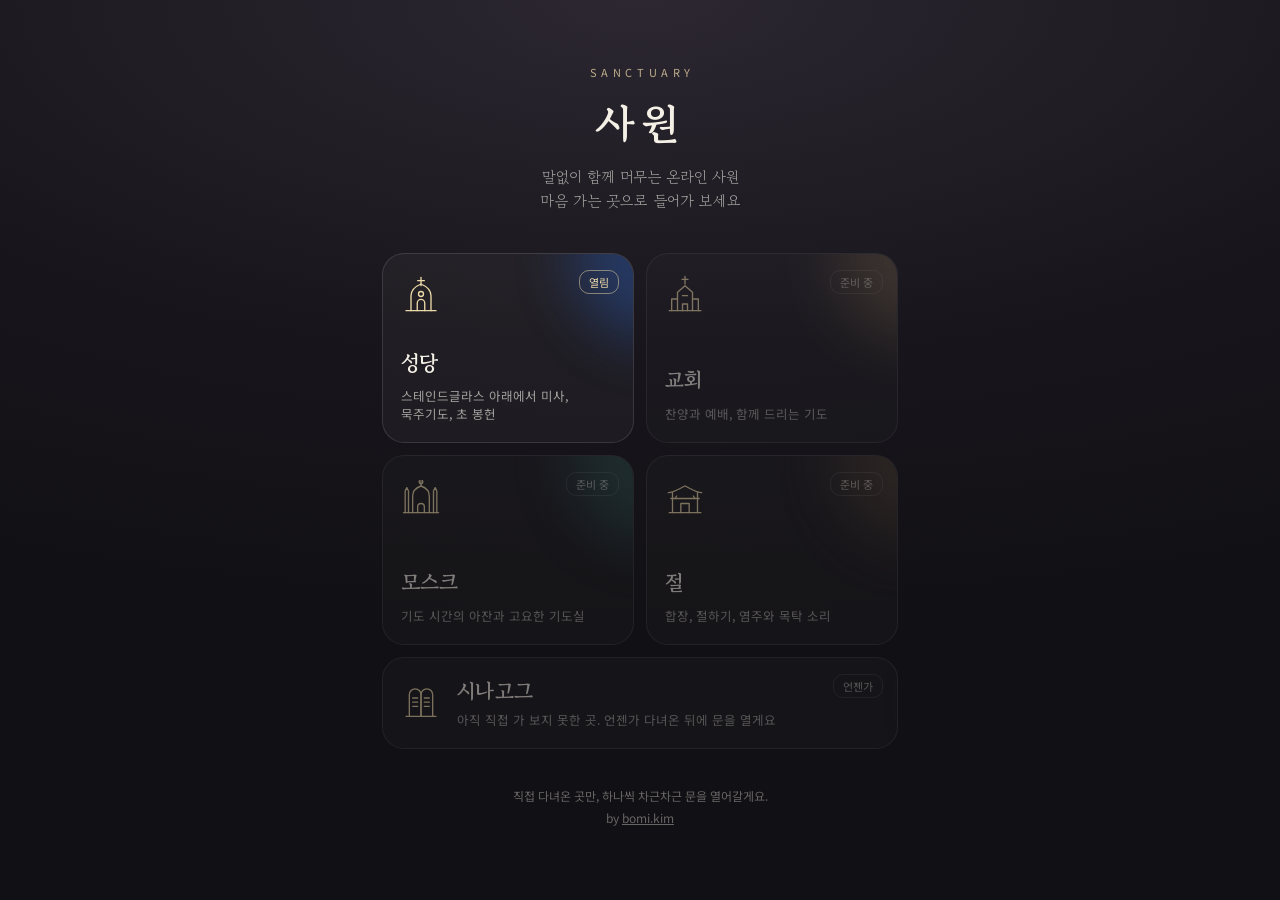
==== index.html @ 0991037d "사원 선택 화면과 성당 첫 버전 Co-Authored-By: Claude Opus 5.5 <noreply@anthropic.com> Claude-Session: https://cl" ====
<!DOCTYPE html>
<html lang="ko">
<head>
<meta charset="utf-8">
<meta name="viewport" content="width=device-width, initial-scale=1, viewport-fit=cover">
<title>사원 · Sanctuary — 온라인 사원</title>
<meta name="description" content="말없이 함께 머무는 온라인 사원. 성당, 교회, 모스크, 절 중 마음 가는 곳으로.">
<meta name="theme-color" content="#17151b">
<link rel="preconnect" href="https://fonts.googleapis.com">
<link rel="preconnect" href="https://fonts.gstatic.com" crossorigin>
<link href="https://fonts.googleapis.com/css2?family=Gowun+Batang:wght@400;700&family=Noto+Sans+KR:wght@400;500;700&display=swap" rel="stylesheet">
<style>
:root{--gold:#ecd9a8;--text:#f5f0e6;--sub:rgba(245,240,230,.62);--line:rgba(255,255,255,.12)}
*{box-sizing:border-box;-webkit-tap-highlight-color:transparent}
html,body{margin:0;min-height:100%;color:var(--text);font-family:'Noto Sans KR',system-ui,sans-serif;
  background:radial-gradient(120% 70% at 50% 0%,#2c2731 0%,#18161c 55%,#111014 100%) fixed}
main{max-width:560px;margin:0 auto;padding:calc(env(safe-area-inset-top) + 64px) 22px calc(env(safe-area-inset-bottom) + 40px)}
header{text-align:center;margin-bottom:40px}
.en{font-size:11px;letter-spacing:.42em;color:var(--gold);opacity:.75;margin:0 0 12px .42em}
h1{margin:0;font-family:'Gowun Batang',serif;font-size:42px;letter-spacing:.14em;font-weight:700}
.sub{margin-top:12px;font-family:'Gowun Batang',serif;color:var(--sub);font-size:15px;line-height:1.6}
.grid{display:grid;grid-template-columns:1fr 1fr;gap:12px}
.card{position:relative;display:flex;flex-direction:column;align-items:flex-start;gap:10px;padding:20px 18px 18px;border-radius:22px;border:1px solid var(--line);
  background:rgba(255,255,255,.035);color:inherit;text-decoration:none;min-height:190px;overflow:hidden;transition:transform .25s,border-color .25s,background .25s}
.card svg{width:40px;height:40px;color:var(--gold)}
.card b{font-family:'Gowun Batang',serif;font-size:21px;font-weight:700;margin-top:auto}
.card small{font-size:12.5px;color:var(--sub);line-height:1.5;word-break:keep-all}
.card .glow{position:absolute;inset:-40% -40% auto auto;width:160px;height:160px;border-radius:50%;filter:blur(30px);opacity:.35}
a.card:hover,a.card:active{transform:translateY(-2px);border-color:rgba(236,217,168,.45);background:rgba(255,255,255,.06)}
.card.soon{opacity:.48;cursor:default}
.card.wide{grid-column:1/-1;flex-direction:row;align-items:center;gap:16px;min-height:0;padding:18px}
.card.wide b{margin:0}.card.wide svg{flex:0 0 auto}
.card .tag{position:absolute;top:16px;right:14px;font-size:11px;padding:3px 9px;border-radius:10px;border:1px solid var(--line);color:var(--sub)}
.card.open .tag{border-color:rgba(236,217,168,.5);color:var(--gold)}
footer{margin-top:36px;text-align:center;font-size:12px;color:rgba(245,240,230,.38);line-height:1.8}
footer a{color:inherit}
</style>
</head>
<body>
<main>
  <header>
    <div class="en">SANCTUARY</div>
    <h1>사원</h1>
    <div class="sub">말없이 함께 머무는 온라인 사원<br>마음 가는 곳으로 들어가 보세요</div>
  </header>
  <div class="grid">
    <a class="card open" href="cathedral/">
      <span class="glow" style="background:#2a64d0"></span><span class="tag">열림</span>
      <svg viewBox="0 0 48 48" fill="none" stroke="currentColor" stroke-width="1.6" stroke-linecap="round" stroke-linejoin="round"><path d="M24 4v10M20 8h8"/><path d="M12 44V26c0-7 5-11 12-14 7 3 12 7 12 14v18"/><path d="M6 44h36"/><path d="M19.5 44V35a4.5 4.5 0 0 1 9 0v9"/><circle cx="24" cy="24" r="3"/></svg>
      <b>성당</b><small>스테인드글라스 아래에서 미사, 묵주기도, 초 봉헌</small>
    </a>
    <div class="card soon">
      <span class="glow" style="background:#c9a36a"></span><span class="tag">준비 중</span>
      <svg viewBox="0 0 48 48" fill="none" stroke="currentColor" stroke-width="1.6" stroke-linecap="round" stroke-linejoin="round"><path d="M24 3v9M20.5 6.5h7"/><path d="M15 44V22l9-8 9 8v22"/><path d="M8 44V30h7M40 44V30h-7"/><path d="M5 44h38"/><path d="M21 44v-8h6v8"/><path d="M21 26h6"/></svg>
      <b>교회</b><small>찬양과 예배, 함께 드리는 기도</small>
    </div>
    <div class="card soon">
      <span class="glow" style="background:#3f9a86"></span><span class="tag">준비 중</span>
      <svg viewBox="0 0 48 48" fill="none" stroke="currentColor" stroke-width="1.6" stroke-linecap="round" stroke-linejoin="round"><path d="M14 44V24c0-6 4.5-10 10-12 5.5 2 10 6 10 12v20"/><path d="M24 12V6"/><path d="M22.5 5.5a2.2 2.2 0 1 0 3 0"/><path d="M5 44V18M5 18l2-4 2 4M9 44V18M39 44V18l2-4 2 4v26"/><path d="M3 44h42"/><path d="M20 44v-7a4 4 0 0 1 8 0v7"/></svg>
      <b>모스크</b><small>기도 시간의 아잔과 고요한 기도실</small>
    </div>
    <div class="card soon">
      <span class="glow" style="background:#8a6b4a"></span><span class="tag">준비 중</span>
      <svg viewBox="0 0 48 48" fill="none" stroke="currentColor" stroke-width="1.6" stroke-linecap="round" stroke-linejoin="round"><path d="M4 20c6 0 10-3 20-8 10 5 14 8 20 8"/><path d="M9 20v24M39 20v24"/><path d="M7 27h34"/><path d="M5 44h38"/><path d="M19 44V33h10v11"/><path d="M14 24l-2 3M34 24l2 3"/></svg>
      <b>절</b><small>합장, 절하기, 염주와 목탁 소리</small>
    </div>
    <div class="card soon wide">
      <span class="glow" style="background:#5d7fb8"></span><span class="tag">언젠가</span>
      <svg viewBox="0 0 48 48" fill="none" stroke="currentColor" stroke-width="1.6" stroke-linecap="round" stroke-linejoin="round"><path d="M10 40V14a7 7 0 0 1 14 0v26"/><path d="M24 40V14a7 7 0 0 1 14 0v26"/><path d="M6 40h36"/><path d="M14 18h6M14 23h6M14 28h6M28 18h6M28 23h6M28 28h6"/></svg>
      <div><b>시나고그</b><br><small>아직 직접 가 보지 못한 곳. 언젠가 다녀온 뒤에 문을 열게요</small></div>
    </div>
  </div>
  <footer>직접 다녀온 곳만, 하나씩 차근차근 문을 열어갈게요.<br>by <a href="https://bomi.kim">bomi.kim</a></footer>
</main>
</body>
</html>
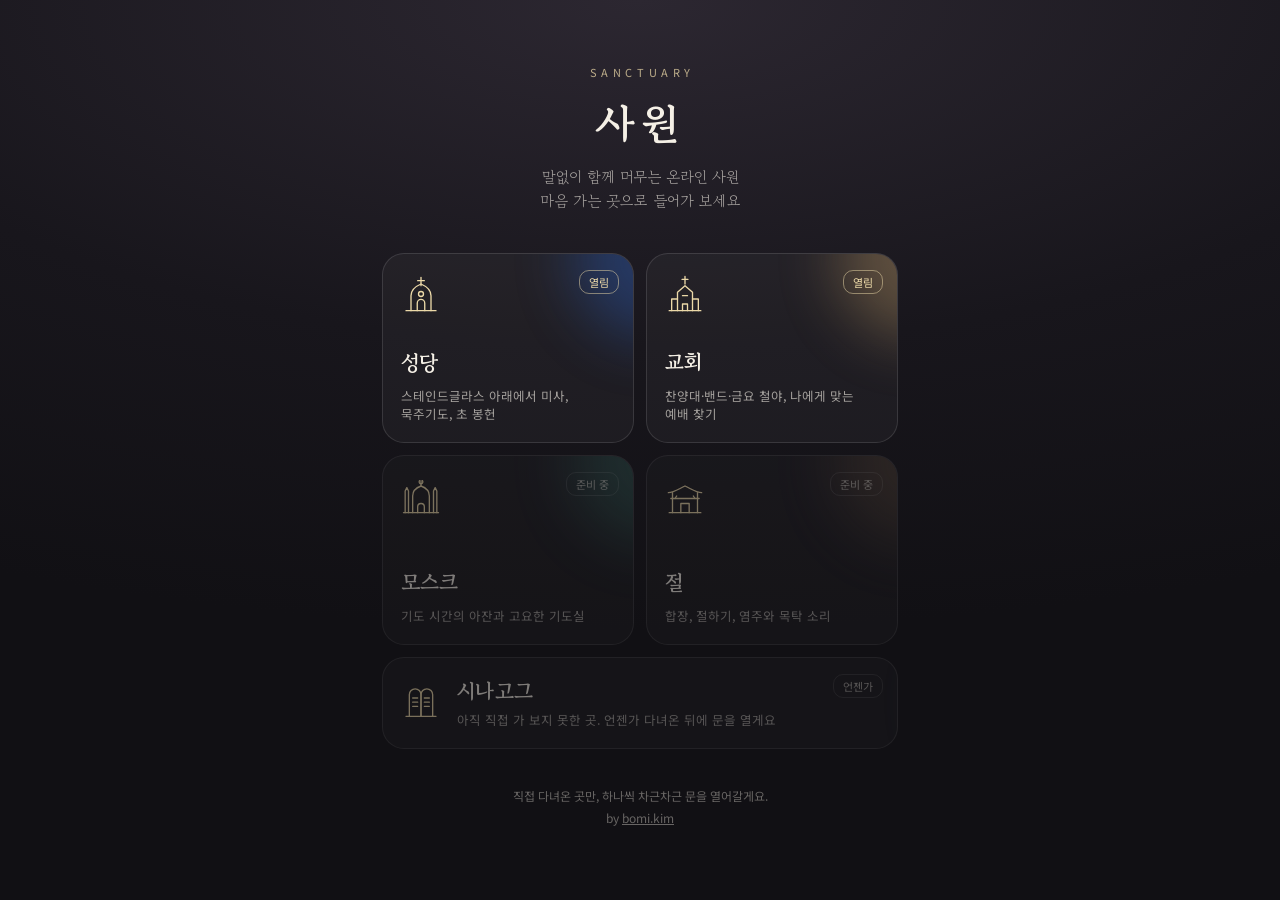
==== commit 096f5a64: "교회 추가: 찬양대·청년·금요 철야 예배, 성찬식, 헌금 ATM, 주보, 새가족, 통성기도, 성경 퀴즈 공통 엔진: 앉아서 기도, 손 들기, 박수, 춤, 말풍선, 사원별 음악, 긴" ====
--- a/index.html
+++ b/index.html
@@ -49,11 +49,11 @@
       <svg viewBox="0 0 48 48" fill="none" stroke="currentColor" stroke-width="1.6" stroke-linecap="round" stroke-linejoin="round"><path d="M24 4v10M20 8h8"/><path d="M12 44V26c0-7 5-11 12-14 7 3 12 7 12 14v18"/><path d="M6 44h36"/><path d="M19.5 44V35a4.5 4.5 0 0 1 9 0v9"/><circle cx="24" cy="24" r="3"/></svg>
       <b>성당</b><small>스테인드글라스 아래에서 미사, 묵주기도, 초 봉헌</small>
     </a>
-    <div class="card soon">
-      <span class="glow" style="background:#c9a36a"></span><span class="tag">준비 중</span>
+    <a class="card open" href="church/">
+      <span class="glow" style="background:#c9a36a"></span><span class="tag">열림</span>
       <svg viewBox="0 0 48 48" fill="none" stroke="currentColor" stroke-width="1.6" stroke-linecap="round" stroke-linejoin="round"><path d="M24 3v9M20.5 6.5h7"/><path d="M15 44V22l9-8 9 8v22"/><path d="M8 44V30h7M40 44V30h-7"/><path d="M5 44h38"/><path d="M21 44v-8h6v8"/><path d="M21 26h6"/></svg>
-      <b>교회</b><small>찬양과 예배, 함께 드리는 기도</small>
-    </div>
+      <b>교회</b><small>찬양대·밴드·금요 철야, 나에게 맞는 예배 찾기</small>
+    </a>
     <div class="card soon">
       <span class="glow" style="background:#3f9a86"></span><span class="tag">준비 중</span>
       <svg viewBox="0 0 48 48" fill="none" stroke="currentColor" stroke-width="1.6" stroke-linecap="round" stroke-linejoin="round"><path d="M14 44V24c0-6 4.5-10 10-12 5.5 2 10 6 10 12v20"/><path d="M24 12V6"/><path d="M22.5 5.5a2.2 2.2 0 1 0 3 0"/><path d="M5 44V18M5 18l2-4 2 4M9 44V18M39 44V18l2-4 2 4v26"/><path d="M3 44h42"/><path d="M20 44v-7a4 4 0 0 1 8 0v7"/></svg>
